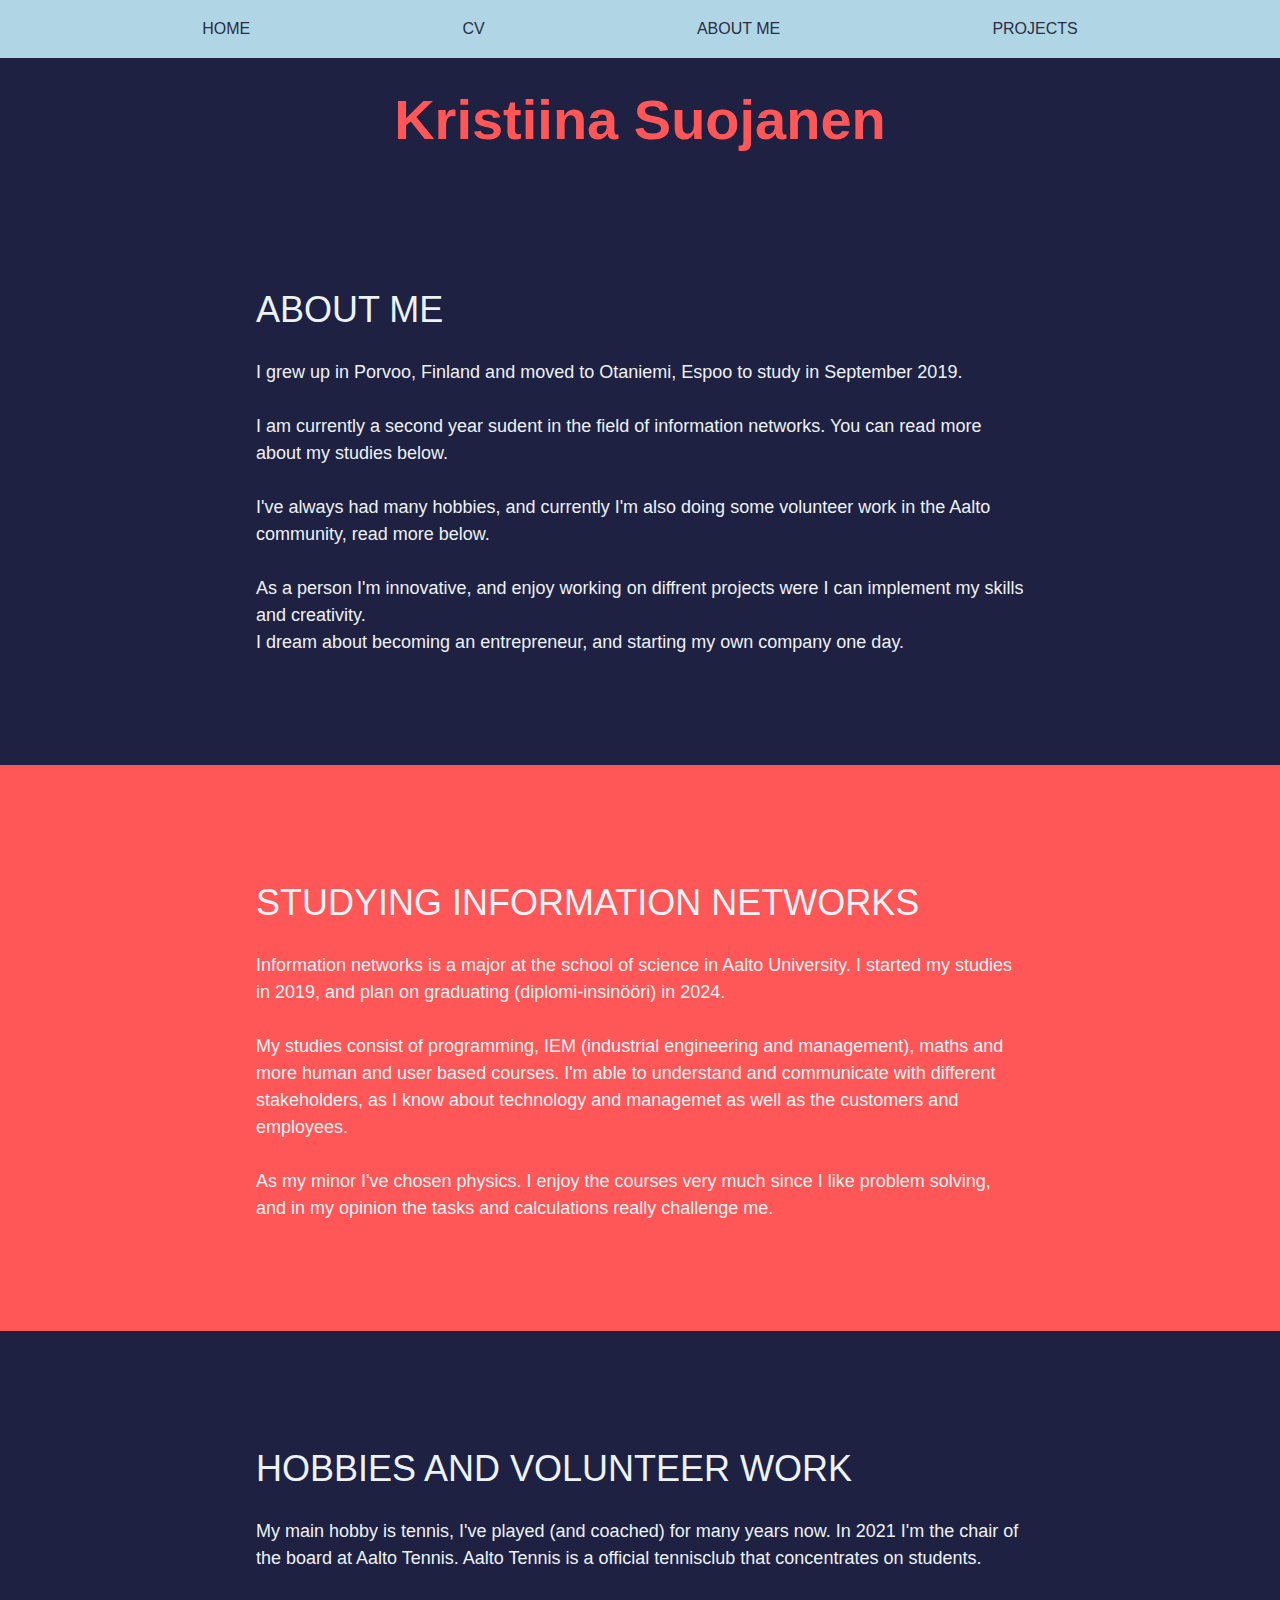
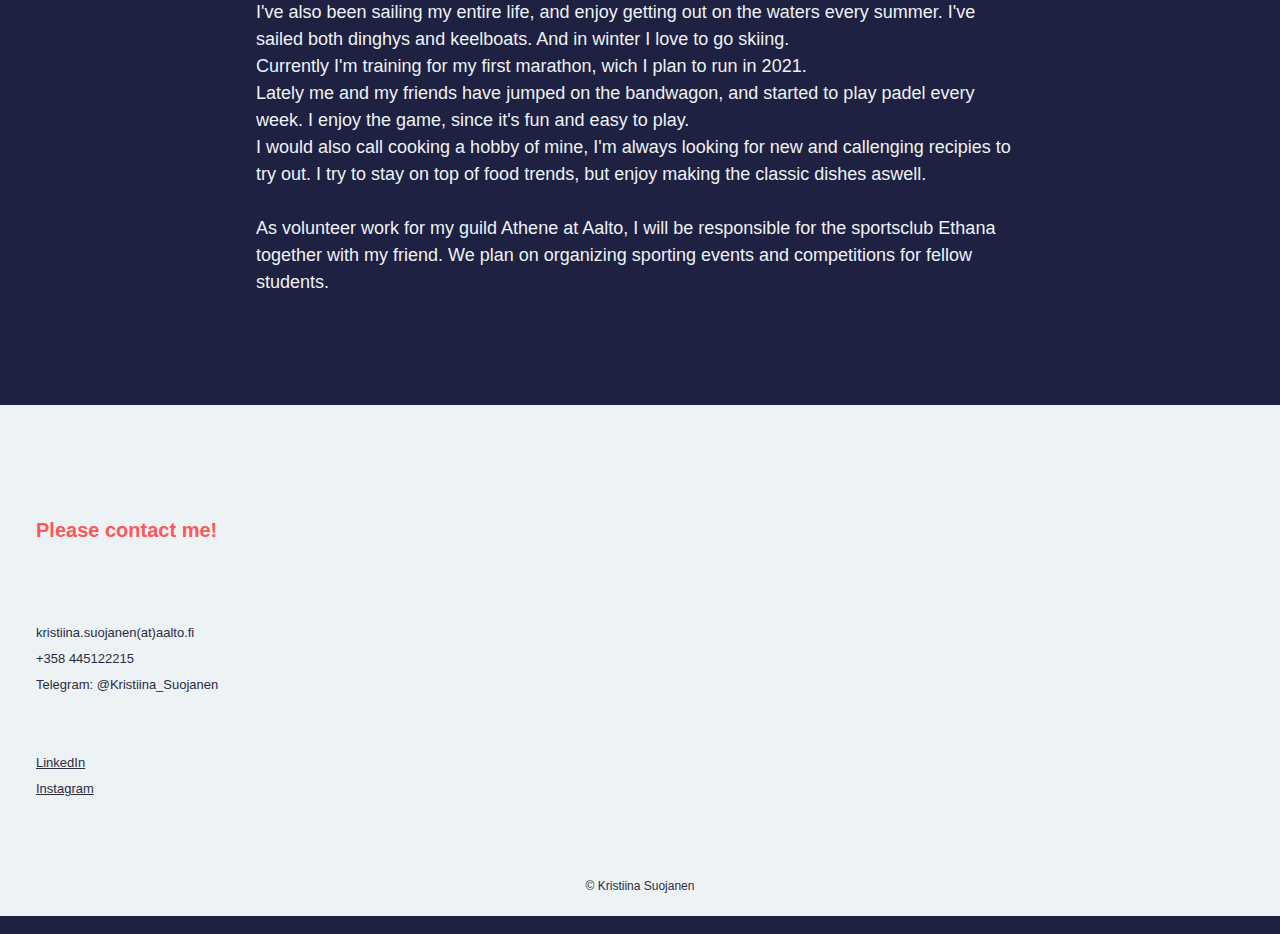
==== about.html @ eaa4ca38 "paivitys 2020 joulukuussa" ====
<!DOCTYPE html>
<html lang="en">
<head>
    <meta charset="UTF-8">
    <meta name="viewport" content="width=device-width, initial-scale=1.0">
    <link rel="stylesheet" type="text/css" href="style.css" />
    <title>Document</title>
    <script
    src="https://code.jquery.com/jquery-3.4.1.slim.min.js"
    integrity="sha256-pasqAKBDmFT4eHoN2ndd6lN370kFiGUFyTiUHWhU7k8="
    crossorigin="anonymous"></script>
    <script>
        $(function() {
        $(".toggle").on("click", function() {
            if ($(".item").hasClass("active")) {
                $(".item").removeClass("active");
            } else {
                $(".item").addClass("active");
            }
        });
    });
    </script>
</head>
<body>
    <nav>
        <ul class="menu">
            <li class="item"><a href="index.html">HOME</a></li>
            <li class="item"><a href="cv.html">CV</a></li>
            <li class="item"><a href="about.html">ABOUT ME</a></li>
            <li class="item"><a href="projects.html">PROJECTS</a></li>
            <li class="toggle"><svg xmlns="http://www.w3.org/2000/svg" width="36" height="36" viewBox="0 0 24 24" fill="none" stroke="#1E2142" stroke-width="2.5" stroke-linecap="round" stroke-linejoin="round" class="feather feather-menu"><line x1="3" y1="13" x2="21" y2="13"></line><line x1="3" y1="6" x2="21" y2="6"></line><line x1="3" y1="20" x2="21" y2="20"></line></svg></li>
        </ul>
    </nav>
    <div>
        <div><h1>Kristiina Suojanen</h1></div>
        <div class="sininen">
            <div class="teksti">
                <h2>About me</h2>
                <p>
                    I grew up in Porvoo, Finland and moved to Otaniemi, Espoo to study in September 2019. 
                    <br> <br>
                    I am currently a second year sudent in the field of information networks. You can read more about my studies below.
                    <br> <br>
                    I've always had many hobbies, and currently I'm also doing some volunteer work in the Aalto community, read more below.
                    <br> <br>
                    As a person I'm innovative, and enjoy working on diffrent projects were I can implement my skills and creativity. 
                    <br>
                    I dream about becoming an entrepreneur, and starting my own company one day.
                </p> 
                
            </div>
        </div>
       
        <div class="punainen">
            <div class="teksti">
                <h2>Studying Information networks</h2>
                <p>
                    Information networks is a major at the school of science in Aalto University. I started my studies in 2019, and plan on graduating (diplomi-insinööri) in 2024.
                    <br> <br>
                    My studies consist of programming, IEM (industrial engineering and management), maths and more human and user based courses. I'm able to understand and communicate with different stakeholders, as I know about technology and managemet as well as the customers and employees. 
                    <br> <br>
                    As my minor I've chosen physics. I enjoy the courses very much since I like problem solving, and in my opinion the tasks and calculations really challenge me.
                </p> 
            </div>
        </div>

        <div class="sininen">
            <div class="teksti">
                <h2>Hobbies and volunteer work</h2>
                <p>
                    My main hobby is tennis, I've played (and coached) for many years now. In 2021 I'm the chair of the board at Aalto Tennis. Aalto Tennis is a official tennisclub that concentrates on students.
                    <br> <br>
                    I've also been sailing my entire life, and enjoy getting out on the waters every summer. I've sailed both dinghys and keelboats. And in winter I love to go skiing.
                    <br>
                    Currently I'm training for my first marathon, wich I plan to run in 2021. 
                    <br>
                    Lately me and my friends have jumped on the bandwagon, and started to play padel every week. I enjoy the game, since it's fun and easy to play.
                    <br>
                    I would also call cooking a hobby of mine, I'm always looking for new and callenging recipies to try out. I try to stay on top of food trends, but enjoy making the classic dishes aswell.
                    <br><br>
                    As volunteer work for my guild Athene at Aalto, I will be responsible for the sportsclub Ethana together with my friend. We plan on organizing sporting events and competitions for fellow students.

                </p> 
            </div>
        </div>
    </div>
    <footer>
        <h3>Please contact me!</h3>
        <p>
            kristiina.suojanen(at)aalto.fi <br>
            +358 445122215 <br>
            Telegram: @Kristiina_Suojanen <br><br>
            <br><a href="https://www.linkedin.com">LinkedIn</a>
            <br><a href="https://www.instagram.com">Instagram</a>
            
        </p>
        <p class="copyright">© Kristiina Suojanen</p>
    </footer>
</body>
</html>
---- style.css ----
html{
    scroll-behavior: smooth;
    background-color: #1E2142;
 }     
  
 * {
  padding: 0;
  margin: 0;
  font-family: -apple-system, BlinkMacSystemFont, 'Segoe UI', Roboto, Oxygen, Ubuntu, Cantarell, 'Open Sans', 'Helvetica Neue', sans-serif;
  color: #EDF2F4 ;
  font-weight: normal;
 }
 /* fonttien koot*/
 h1 {
   text-align:center;
   padding: 20px;
   font-size: 42px;
   color: #FF5757;
   font-weight: 700;
   margin-top: 1vh;
}
 
h2{
   margin-top: 15px;
   text-align: start;
   line-height: 1.75;
   font-size: 20px;
   text-transform: uppercase;
}

h3{
   margin: 2vh 0vh;
   text-align: left;
   line-height: 1.75;
   font-size: 20px;
   color: #FF5757;
   font-weight: 600;
   padding: 2vh 4vh;
   
}
 
p {
   margin: 2vh 0vh;
   text-align: left;
   line-height: 1.5;
   font-size: 14px;
} 
 /*fonttikoko tablet*/
  
 @media all and (min-width: 576px){
   h1{
      font-size: 48px;
   }
   h2{
      font-size: 24px;
   }
   p{
      font-size: 16px;
   }
}
 
/* fonttikoko desktop */
 
@media all and (min-width: 1068px) {
   p{
       font-size: 18px;
   }
   h2{
       font-size: 36px
   }
   button{
       font-size: 24px;
   }
   h1{
      font-size: 56px;
   }
  
}

  
 /* mobile menu */
 nav {
    background-color: #B0D6E5;
    /* position: fixed; */
    width: 100%;
    z-index: 1;
 }
  
 ul {
  list-style-type: none;
 }
  
 a {
    color: #2B2D42;
    text-decoration: none;
 }

 a:hover{
    transform: rotateX(360deg);
    transition: 1s;
 }

 .menu li.item{
    transition: 0.5s;
 }

 .menu li{
    font-size: 16px;
    padding: 20px 25px;
 }
 .menu li a{
    display: block;
 }
 li.page {
    font-size: 16px;
    order: 2;
    margin-right:30px;
 }
 li.item.current {
    font-weight: 800;
  
 } 
  
 .menu{
    display: flex;
    flex-wrap: wrap;
    justify-content: space-between;
    align-items: center;
 }
 .toggle{
    order: 1;
    
    cursor: pointer;
 }


 .item {
    width: 100%;
    text-align: center;
    order: 3;
    display: none;
 }

 .item.active{
    display: block;
 }

 .menu li.item.active:hover{
    background-color: #FF5757;
 }

  
 /* tablet menu*/
 @media all and (min-width: 576px){
    .logo{
        flex: 1;
    }
    .toggle{
        order: 2;
    } 
 }
  
 /* desktop menu*/
 @media all and (min-width: 768px){
    .item{
        display: block;
        width: auto;
        order: 1;
    }
    .logo{
        order: 0;
    }
    .toggle{
        display: none;
    }
    .page{
        display: none;
    }
    .menu li{
        padding: 20px 10px;
    }
    .menu {
        justify-content: space-evenly;
    }
 }

  
 /*kuvat mobile */
 div.kuva{
   display: flex;
   margin: 5vw;
   align-content: center;
   justify-content: center;
   order: -1;
   filter: grayscale(100%);
 }
 
 img {
    width: 70vw;
    object-fit: cover;
    align-self: center;
 }

 /*kuvat desktop*/
 @media all and (min-width: 768px){
   img{
      width: 40vw;
      max-height: 500px;
   }
   div.kuva{
      order: unset;
   }
}
 
/* SININEN / PUNAINEN tausta tekstille */
 div.teksti{
   display: flex;
   margin: 5vw;
   justify-content: center;
   flex-direction: column;
   /* align-items: center; */
 }
 div.sininen, div.punainen {
   display: flex;
   flex-direction: column;
   padding: 3vh 0vh;
   justify-content: center;
   align-items: center;
 }
 div.sininen{
   background-color: #1E2142;
 }

 div.punainen{
   background-color: #FF5757;
 }

/* tablet taustat */
 @media all and (min-width: 576px){

 }
/* desktop taustat */
 @media all and (min-width: 768px){
   div.teksti{
      width: 60%;
   }
   
 }

 /* nappielementti mobile*/

 .elementcontainer1{
    display: flex;
    flex-direction: column;
    justify-content: space-between;
 }
  

 button{
     background-color: #B0D6E5;
     width: fit-content;
     padding: 15px;
     border: solid #B0D6E5;
     padding: 15px 32px;
     text-align: center;
     text-decoration: none;
     display: inline-block;
     border-radius: 20px;
     align-self: center;
     transition: 0.5s;
     margin-top: 5vh;
     font-size: 18px;
     cursor: pointer;
 }
 button:hover{
     background-color: transparent;
 }
 
  
  
 /*footer*/
 footer p.copyright{
    text-align: center;
    font-size: 12px;
    max-width: 100%;
 }
 footer p{
    max-width: 60%;
    font-weight: normal;
    font-size: 13px;
    padding: 2vh 4vh;
    padding-top: 4vh;
    line-height: 2.0;
    color: #2B2D42
 }
 footer a{
    text-decoration: underline;
 }
 footer{
    padding-top: 8vh;
    background-color: #EDF2F4;
 }
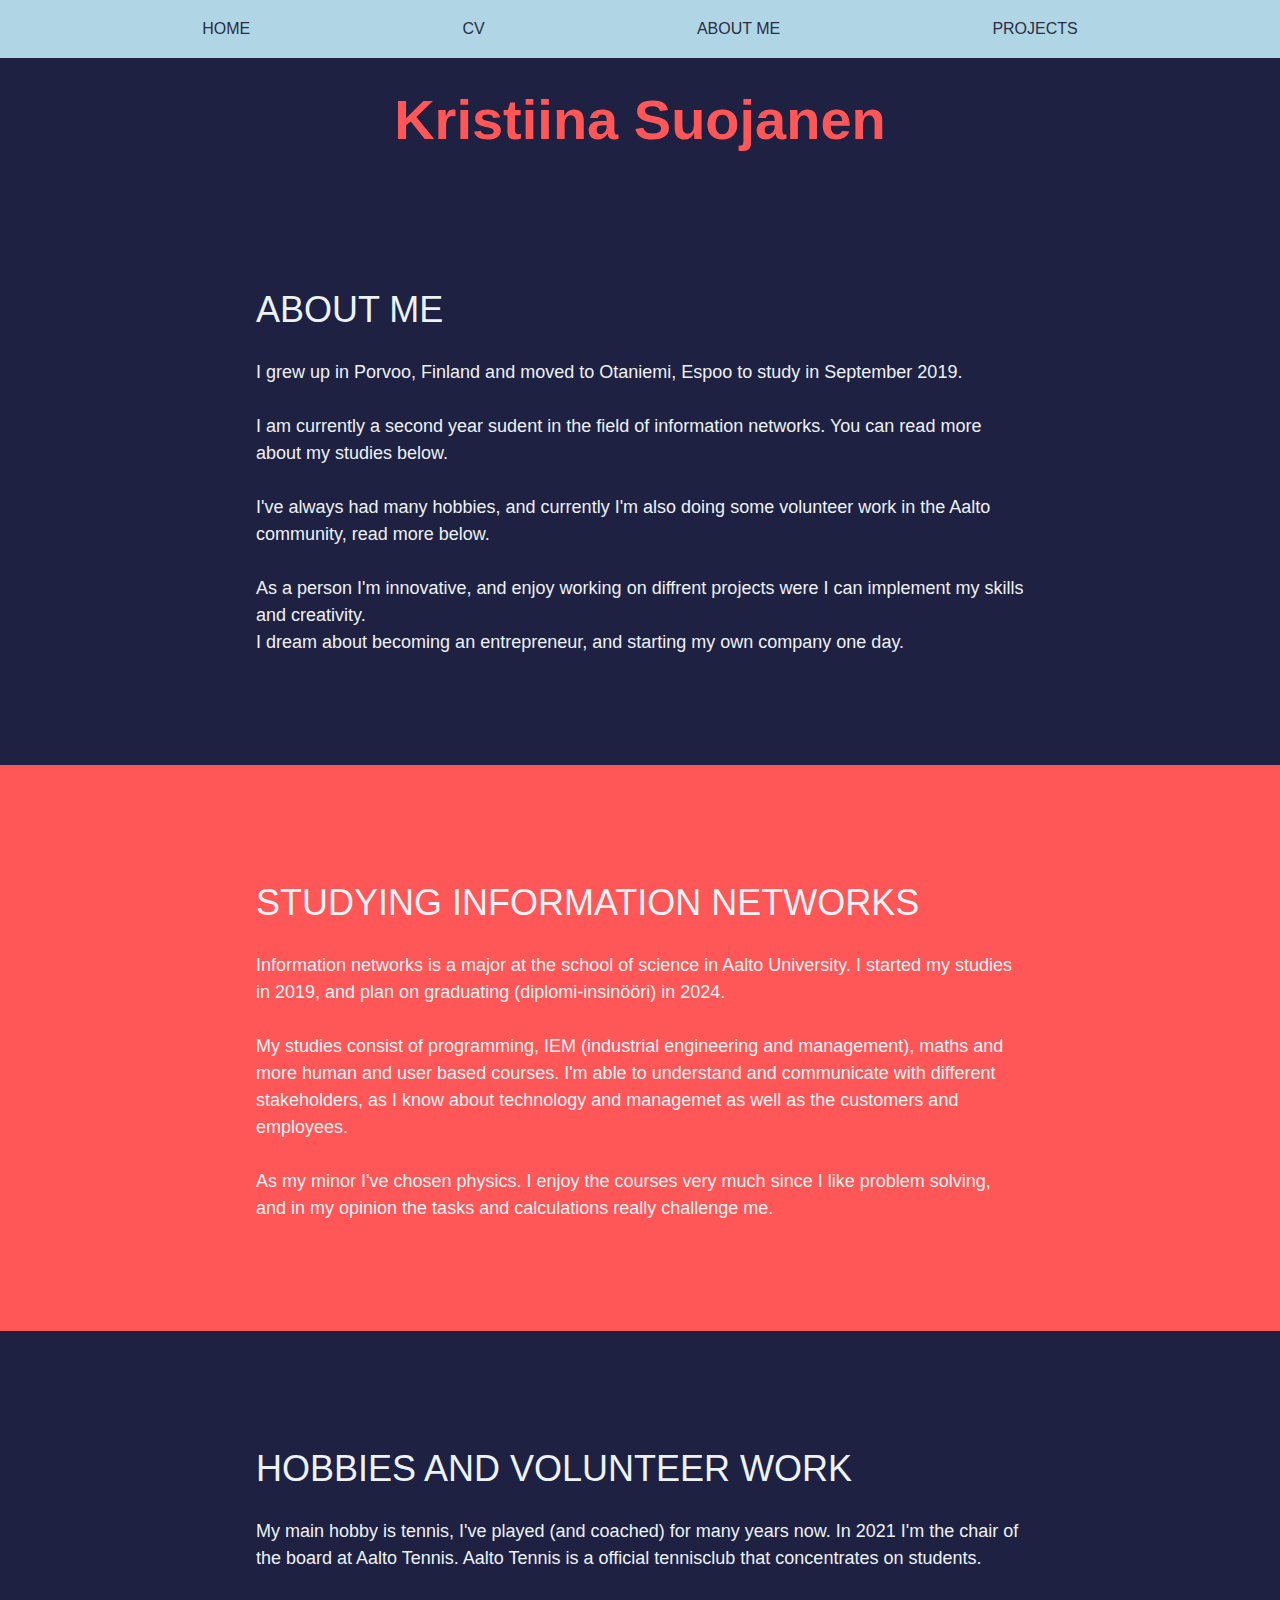
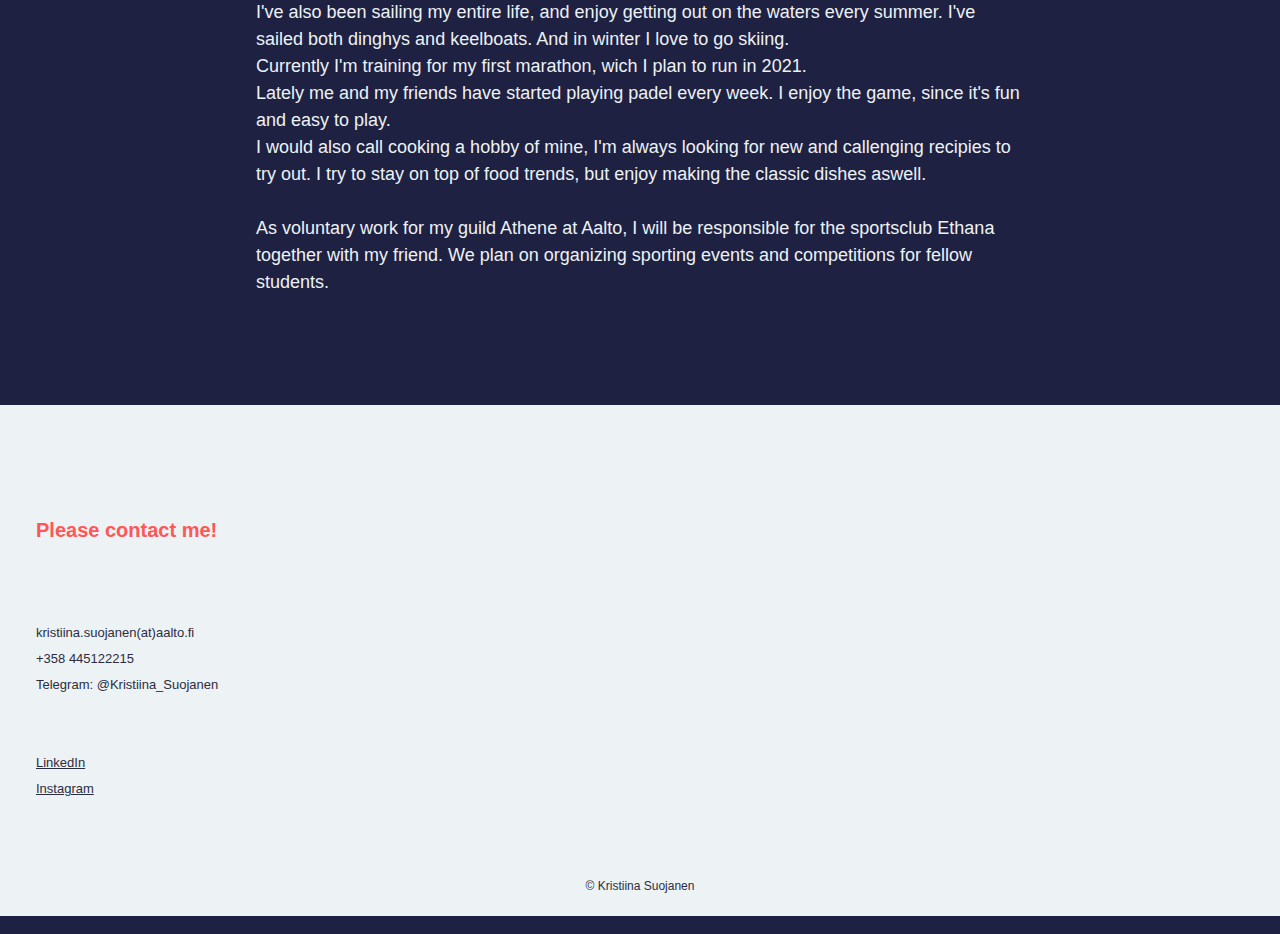
==== commit 0f9d7842: "parannuksia" ====
--- a/about.html
+++ b/about.html
@@ -74,11 +74,11 @@
                     <br>
                     Currently I'm training for my first marathon, wich I plan to run in 2021. 
                     <br>
-                    Lately me and my friends have jumped on the bandwagon, and started to play padel every week. I enjoy the game, since it's fun and easy to play.
+                    Lately me and my friends have started playing padel every week. I enjoy the game, since it's fun and easy to play.
                     <br>
                     I would also call cooking a hobby of mine, I'm always looking for new and callenging recipies to try out. I try to stay on top of food trends, but enjoy making the classic dishes aswell.
                     <br><br>
-                    As volunteer work for my guild Athene at Aalto, I will be responsible for the sportsclub Ethana together with my friend. We plan on organizing sporting events and competitions for fellow students.
+                    As voluntary work for my guild Athene at Aalto, I will be responsible for the sportsclub Ethana together with my friend. We plan on organizing sporting events and competitions for fellow students.
 
                 </p> 
             </div>
@@ -90,8 +90,8 @@
             kristiina.suojanen(at)aalto.fi <br>
             +358 445122215 <br>
             Telegram: @Kristiina_Suojanen <br><br>
-            <br><a href="https://www.linkedin.com">LinkedIn</a>
-            <br><a href="https://www.instagram.com">Instagram</a>
+            <br><a href="https://www.linkedin.com/in/kristiina-suojanen" target="_blank">LinkedIn</a>
+            <br><a href="https://www.instagram.com/kristiinasuojanen" target="_blank">Instagram</a>
             
         </p>
         <p class="copyright">© Kristiina Suojanen</p>
